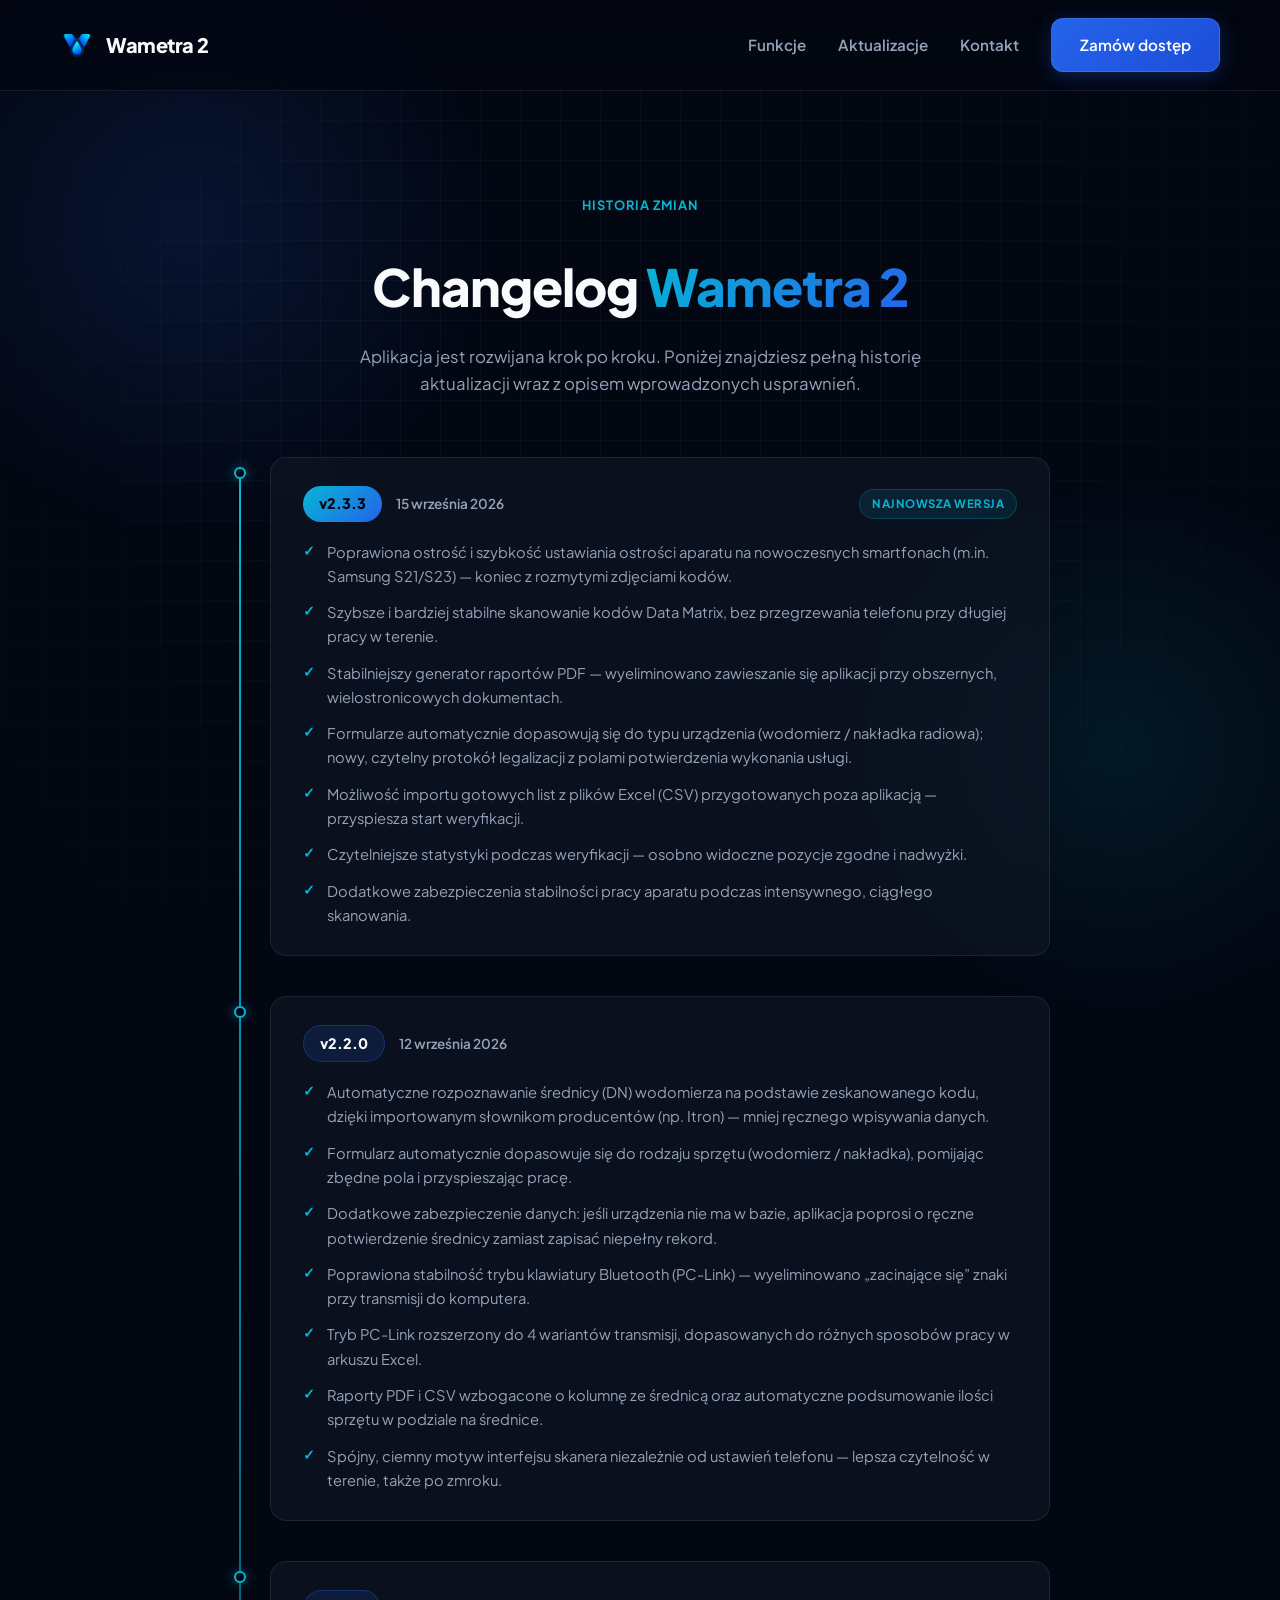
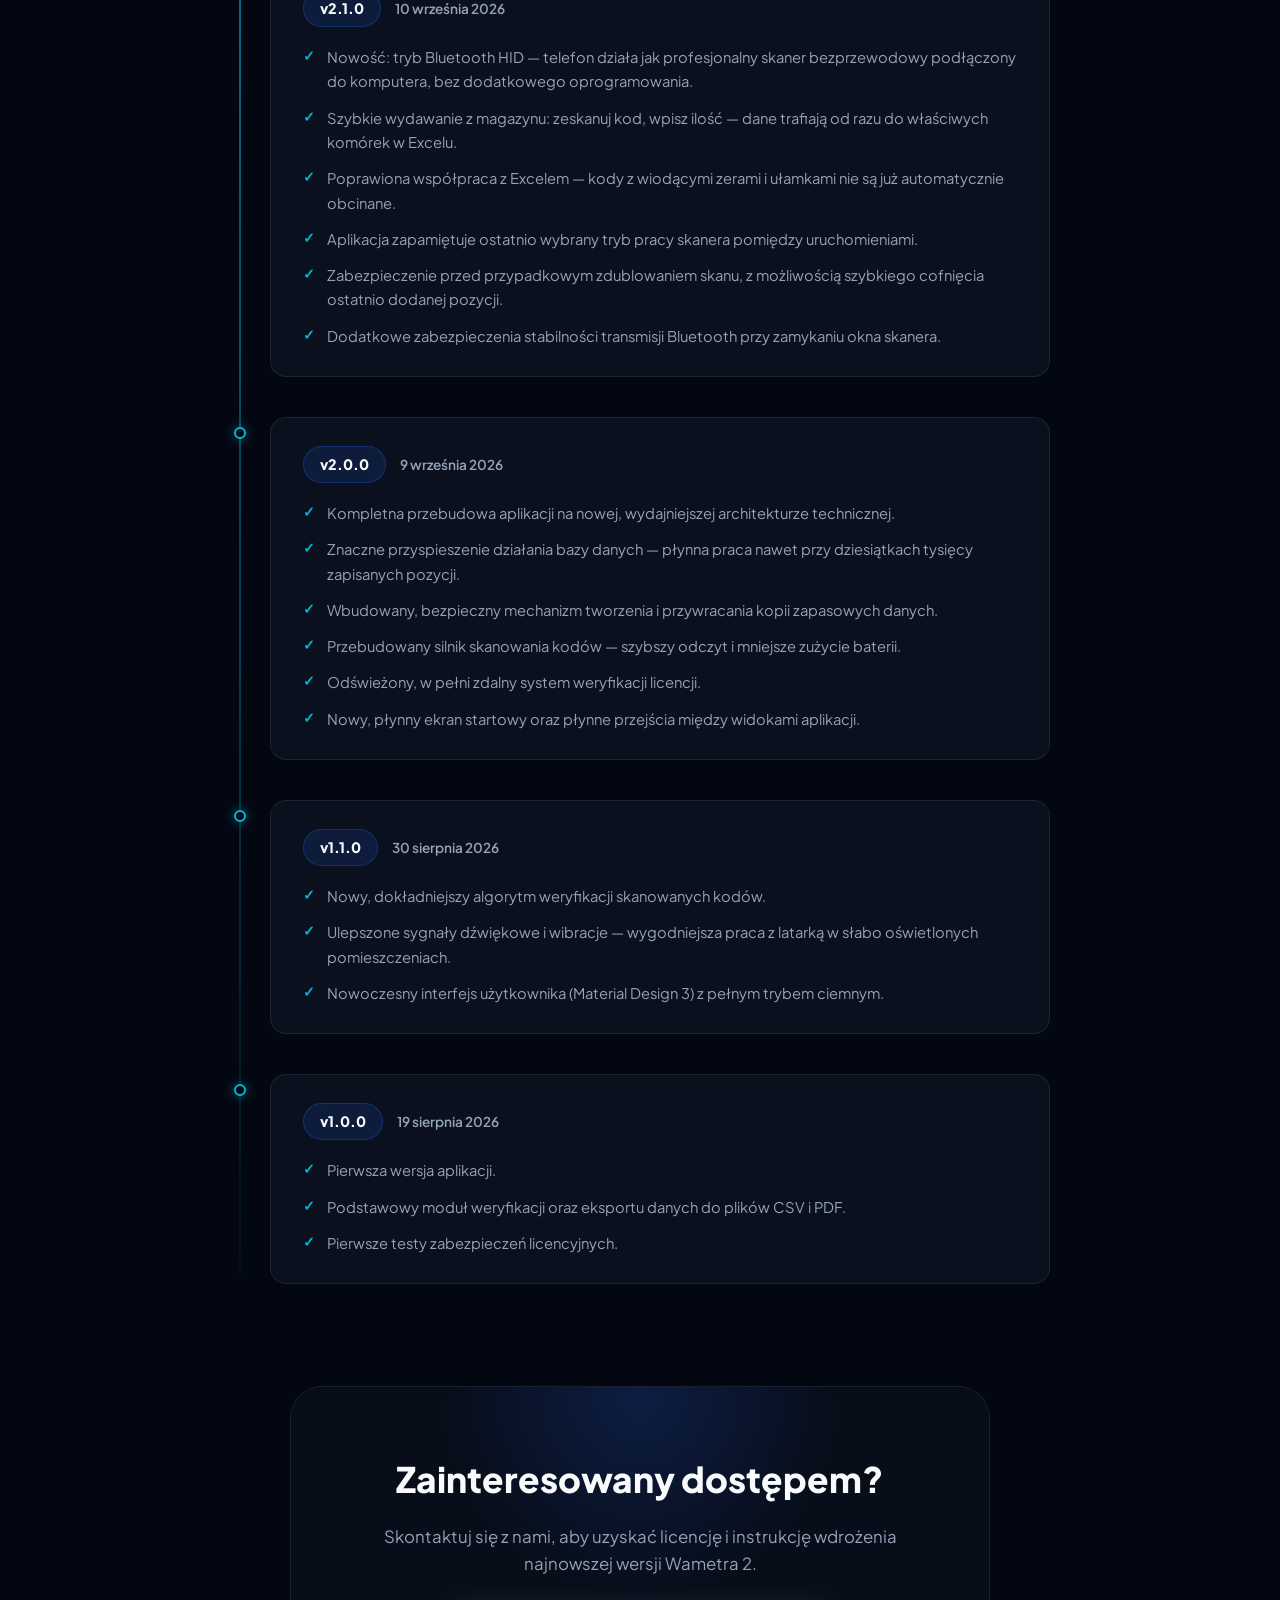
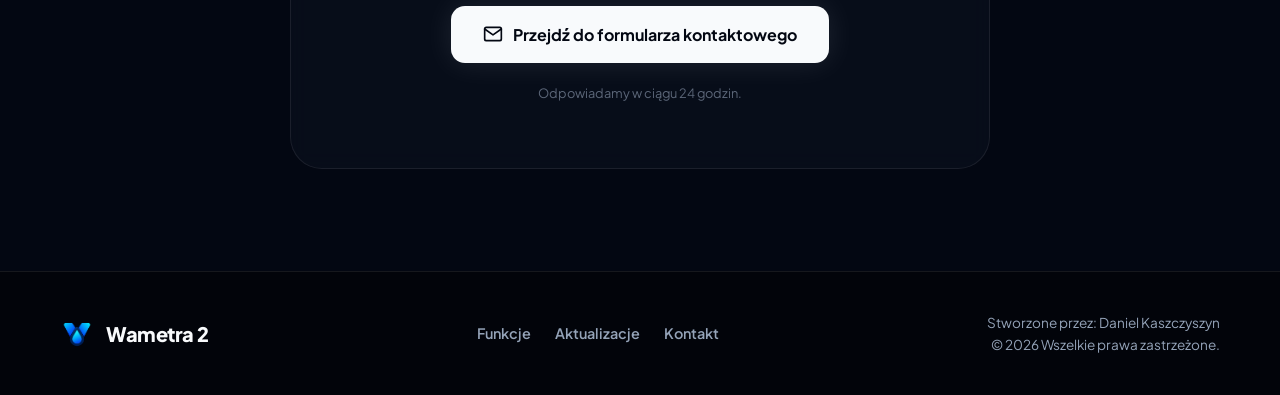
==== changelog.html @ 90e93c70 "aktualizacja" ====
<!DOCTYPE html>
<html lang="pl">
<head>
    <meta charset="UTF-8">
    <meta name="viewport" content="width=device-width, initial-scale=1.0">
    <meta name="description" content="Pełna historia zmian i aktualizacji aplikacji Wametra 2 — zobacz, jak rozwija się nasze narzędzie do inwentaryzacji wodomierzy i urządzeń pomiarowych.">
    <title>Historia zmian | Wametra 2</title>
    <link rel="canonical" href="https://daniel-kas.github.io/wametra2/changelog.html">
    <meta name="theme-color" content="#030712">
    <link rel="icon" href="img/logo.png" type="image/png">
    <link rel="stylesheet" href="style.css">
    <link rel="preconnect" href="https://fonts.googleapis.com">
    <link rel="preconnect" href="https://fonts.gstatic.com" crossorigin>
    <link href="https://fonts.googleapis.com/css2?family=Plus+Jakarta+Sans:wght@300;400;500;600;700;800&display=swap" rel="stylesheet">
</head>
<body>

    <div class="ambient-glow"></div>
    <div class="ambient-glow ambient-glow-secondary"></div>
    <div class="bg-grid"></div>

    <nav class="navbar">
        <div class="container nav-container">
            <a href="index.html" class="logo">
                <img src="img/logo.png" alt="Wametra 2 Logo">
                <span>Wametra 2</span>
            </a>

            <button class="hamburger" id="hamburger" aria-label="Otwórz menu" aria-expanded="false" aria-controls="navMenu">
                <span></span><span></span><span></span>
            </button>

            <div class="nav-menu" id="navMenu">
                <a href="index.html#funkcje">Funkcje</a>
                <a href="changelog.html">Aktualizacje</a>
                <a href="index.html#kontakt">Kontakt</a>
                <a href="index.html#kontakt" class="btn-primary">Zamów dostęp</a>
            </div>
        </div>
    </nav>

    <div class="nav-overlay" id="navOverlay"></div>

    <header class="changelog-hero">
        <div class="container">
            <span class="eyebrow">Historia zmian</span>
            <h1>Changelog <span class="gradient-text">Wametra 2</span></h1>
            <p>Aplikacja jest rozwijana krok po kroku. Poniżej znajdziesz pełną historię aktualizacji wraz z opisem wprowadzonych usprawnień.</p>
        </div>
    </header>

    <section class="changelog-timeline-section">
        <div class="container">
            <div class="timeline">

                <!-- v2.3.3 -->
                <div class="timeline-entry reveal">
                    <div class="timeline-marker"><span class="timeline-dot"></span></div>
                    <div class="timeline-content">
                        <div class="timeline-header">
                            <span class="version-badge version-badge-latest">v2.3.3</span>
                            <span class="timeline-date">15 września 2026</span>
                            <span class="latest-pill">Najnowsza wersja</span>
                        </div>
                        <ul class="timeline-list">
                            <li>Poprawiona ostrość i szybkość ustawiania ostrości aparatu na nowoczesnych smartfonach (m.in. Samsung S21/S23) — koniec z rozmytymi zdjęciami kodów.</li>
                            <li>Szybsze i bardziej stabilne skanowanie kodów Data Matrix, bez przegrzewania telefonu przy długiej pracy w terenie.</li>
                            <li>Stabilniejszy generator raportów PDF — wyeliminowano zawieszanie się aplikacji przy obszernych, wielostronicowych dokumentach.</li>
                            <li>Formularze automatycznie dopasowują się do typu urządzenia (wodomierz / nakładka radiowa); nowy, czytelny protokół legalizacji z polami potwierdzenia wykonania usługi.</li>
                            <li>Możliwość importu gotowych list z plików Excel (CSV) przygotowanych poza aplikacją — przyspiesza start weryfikacji.</li>
                            <li>Czytelniejsze statystyki podczas weryfikacji — osobno widoczne pozycje zgodne i nadwyżki.</li>
                            <li>Dodatkowe zabezpieczenia stabilności pracy aparatu podczas intensywnego, ciągłego skanowania.</li>
                        </ul>
                    </div>
                </div>

                <!-- v2.2.0 -->
                <div class="timeline-entry reveal">
                    <div class="timeline-marker"><span class="timeline-dot"></span></div>
                    <div class="timeline-content">
                        <div class="timeline-header">
                            <span class="version-badge">v2.2.0</span>
                            <span class="timeline-date">12 września 2026</span>
                        </div>
                        <ul class="timeline-list">
                            <li>Automatyczne rozpoznawanie średnicy (DN) wodomierza na podstawie zeskanowanego kodu, dzięki importowanym słownikom producentów (np. Itron) — mniej ręcznego wpisywania danych.</li>
                            <li>Formularz automatycznie dopasowuje się do rodzaju sprzętu (wodomierz / nakładka), pomijając zbędne pola i przyspieszając pracę.</li>
                            <li>Dodatkowe zabezpieczenie danych: jeśli urządzenia nie ma w bazie, aplikacja poprosi o ręczne potwierdzenie średnicy zamiast zapisać niepełny rekord.</li>
                            <li>Poprawiona stabilność trybu klawiatury Bluetooth (PC-Link) — wyeliminowano „zacinające się” znaki przy transmisji do komputera.</li>
                            <li>Tryb PC-Link rozszerzony do 4 wariantów transmisji, dopasowanych do różnych sposobów pracy w arkuszu Excel.</li>
                            <li>Raporty PDF i CSV wzbogacone o kolumnę ze średnicą oraz automatyczne podsumowanie ilości sprzętu w podziale na średnice.</li>
                            <li>Spójny, ciemny motyw interfejsu skanera niezależnie od ustawień telefonu — lepsza czytelność w terenie, także po zmroku.</li>
                        </ul>
                    </div>
                </div>

                <!-- v2.1.0 -->
                <div class="timeline-entry reveal">
                    <div class="timeline-marker"><span class="timeline-dot"></span></div>
                    <div class="timeline-content">
                        <div class="timeline-header">
                            <span class="version-badge">v2.1.0</span>
                            <span class="timeline-date">10 września 2026</span>
                        </div>
                        <ul class="timeline-list">
                            <li>Nowość: tryb Bluetooth HID — telefon działa jak profesjonalny skaner bezprzewodowy podłączony do komputera, bez dodatkowego oprogramowania.</li>
                            <li>Szybkie wydawanie z magazynu: zeskanuj kod, wpisz ilość — dane trafiają od razu do właściwych komórek w Excelu.</li>
                            <li>Poprawiona współpraca z Excelem — kody z wiodącymi zerami i ułamkami nie są już automatycznie obcinane.</li>
                            <li>Aplikacja zapamiętuje ostatnio wybrany tryb pracy skanera pomiędzy uruchomieniami.</li>
                            <li>Zabezpieczenie przed przypadkowym zdublowaniem skanu, z możliwością szybkiego cofnięcia ostatnio dodanej pozycji.</li>
                            <li>Dodatkowe zabezpieczenia stabilności transmisji Bluetooth przy zamykaniu okna skanera.</li>
                        </ul>
                    </div>
                </div>

                <!-- v2.0.0 -->
                <div class="timeline-entry reveal">
                    <div class="timeline-marker"><span class="timeline-dot"></span></div>
                    <div class="timeline-content">
                        <div class="timeline-header">
                            <span class="version-badge">v2.0.0</span>
                            <span class="timeline-date">9 września 2026</span>
                        </div>
                        <ul class="timeline-list">
                            <li>Kompletna przebudowa aplikacji na nowej, wydajniejszej architekturze technicznej.</li>
                            <li>Znaczne przyspieszenie działania bazy danych — płynna praca nawet przy dziesiątkach tysięcy zapisanych pozycji.</li>
                            <li>Wbudowany, bezpieczny mechanizm tworzenia i przywracania kopii zapasowych danych.</li>
                            <li>Przebudowany silnik skanowania kodów — szybszy odczyt i mniejsze zużycie baterii.</li>
                            <li>Odświeżony, w pełni zdalny system weryfikacji licencji.</li>
                            <li>Nowy, płynny ekran startowy oraz płynne przejścia między widokami aplikacji.</li>
                        </ul>
                    </div>
                </div>

                <!-- v1.1.0 -->
                <div class="timeline-entry reveal">
                    <div class="timeline-marker"><span class="timeline-dot"></span></div>
                    <div class="timeline-content">
                        <div class="timeline-header">
                            <span class="version-badge">v1.1.0</span>
                            <span class="timeline-date">30 sierpnia 2026</span>
                        </div>
                        <ul class="timeline-list">
                            <li>Nowy, dokładniejszy algorytm weryfikacji skanowanych kodów.</li>
                            <li>Ulepszone sygnały dźwiękowe i wibracje — wygodniejsza praca z latarką w słabo oświetlonych pomieszczeniach.</li>
                            <li>Nowoczesny interfejs użytkownika (Material Design 3) z pełnym trybem ciemnym.</li>
                        </ul>
                    </div>
                </div>

                <!-- v1.0.0 -->
                <div class="timeline-entry reveal">
                    <div class="timeline-marker"><span class="timeline-dot"></span></div>
                    <div class="timeline-content">
                        <div class="timeline-header">
                            <span class="version-badge">v1.0.0</span>
                            <span class="timeline-date">19 sierpnia 2026</span>
                        </div>
                        <ul class="timeline-list">
                            <li>Pierwsza wersja aplikacji.</li>
                            <li>Podstawowy moduł weryfikacji oraz eksportu danych do plików CSV i PDF.</li>
                            <li>Pierwsze testy zabezpieczeń licencyjnych.</li>
                        </ul>
                    </div>
                </div>

            </div>
        </div>
    </section>

	<section id="kontakt" class="cta-section">
		<div class="container">
			<div class="cta-box reveal">
				<div class="glow-orb"></div>
				<h2>Zainteresowany dostępem?</h2>
				<p>Skontaktuj się z nami, aby uzyskać licencję i instrukcję wdrożenia najnowszej wersji Wametra 2.</p>
				<a href="index.html#kontakt" class="btn-glow">
					<svg width="20" height="20" viewBox="0 0 24 24" fill="none" stroke="currentColor" stroke-width="2" stroke-linecap="round" stroke-linejoin="round"><path d="M4 4h16c1.1 0 2 .9 2 2v12c0 1.1-.9 2-2 2H4c-1.1 0-2-.9-2-2V6c0-1.1.9-2 2-2z"></path><polyline points="22,6 12,13 2,6"></polyline></svg>
					Przejdź do formularza kontaktowego
				</a>
				<span class="small-text">Odpowiadamy w ciągu 24 godzin.</span>
			</div>
		</div>
	</section>

    <footer>
        <div class="container footer-content">
            <a href="index.html" class="logo">
                <img src="img/logo.png" alt="Wametra 2 Logo">
                <span>Wametra 2</span>
            </a>
            <div class="footer-links">
                <a href="index.html#funkcje">Funkcje</a>
                <a href="changelog.html">Aktualizacje</a>
                <a href="index.html#kontakt">Kontakt</a>
            </div>
            <p class="copyright">Stworzone przez: Daniel Kaszczyszyn<br>© 2026 Wszelkie prawa zastrzeżone.</p>
        </div>
    </footer>

    <script src="script.js"></script>
</body>
</html>
---- style.css ----
/* =========================================
   Zmienne i Reset
   ========================================= */
:root {
    --bg-dark: #030712;
    --bg-panel: rgba(17, 24, 39, 0.6);
    --primary-blue: #2563eb;
    --neon-blue: #06b6d4;
    --text-white: #f8fafc;
    --text-gray: #94a3b8;
    --border-glass: rgba(255, 255, 255, 0.08);
    --shadow-glow: 0 0 60px rgba(6, 182, 212, 0.15);

    --container-width: 1280px;
    --container-padding: clamp(20px, 5vw, 60px);
    --section-padding: clamp(60px, 8vw, 120px);
    --radius-lg: 24px;
    --radius-md: 16px;
    --radius-sm: 12px;
}

* {
    margin: 0;
    padding: 0;
    box-sizing: border-box;
    font-family: 'Plus Jakarta Sans', sans-serif;
}

html {
    scroll-behavior: smooth;
}

body {
    background-color: var(--bg-dark);
    color: var(--text-white);
    line-height: 1.6;
    overflow-x: hidden;
    -webkit-font-smoothing: antialiased;
}

body.no-scroll {
    overflow: hidden;
}

img {
    max-width: 100%;
    display: block;
}

section, header {
    scroll-margin-top: 90px;
}

a {
    text-decoration: none;
    color: inherit;
}

a:focus-visible,
button:focus-visible {
    outline: 2px solid var(--neon-blue);
    outline-offset: 3px;
    border-radius: 4px;
}

/* =========================================
   Kontener globalny
   ========================================= */
.container {
    width: 100%;
    max-width: var(--container-width);
    margin: 0 auto;
    padding: 0 var(--container-padding);
}

/* =========================================
   Tło (Ambient Glow + Siatka)
   ========================================= */
.ambient-glow {
    position: fixed;
    top: -10%;
    left: -10%;
    width: 50vw;
    height: 50vw;
    background: radial-gradient(circle, rgba(37, 99, 235, 0.15) 0%, transparent 70%);
    z-index: -2;
    pointer-events: none;
}

.ambient-glow-secondary {
    top: auto;
    left: auto;
    bottom: -15%;
    right: -10%;
    width: 45vw;
    height: 45vw;
    background: radial-gradient(circle, rgba(6, 182, 212, 0.1) 0%, transparent 70%);
}

.bg-grid {
    position: fixed;
    inset: 0;
    background-image:
        linear-gradient(rgba(255, 255, 255, 0.03) 1px, transparent 1px),
        linear-gradient(90deg, rgba(255, 255, 255, 0.03) 1px, transparent 1px);
    background-size: 40px 40px;
    z-index: -1;
    pointer-events: none;
    mask-image: radial-gradient(circle at center, black 40%, transparent 100%);
    -webkit-mask-image: radial-gradient(circle at center, black 40%, transparent 100%);
}

/* =========================================
   Nawigacja
   ========================================= */
.navbar {
    background: rgba(3, 7, 18, 0.7);
    position: sticky;
    top: 0;
    z-index: 200;
    backdrop-filter: blur(16px);
    -webkit-backdrop-filter: blur(16px);
    border-bottom: 1px solid var(--border-glass);
    transition: background 0.3s ease, box-shadow 0.3s ease;
}

.navbar.scrolled {
    background: rgba(3, 7, 18, 0.92);
    box-shadow: 0 10px 30px rgba(0, 0, 0, 0.3);
}

.nav-container {
    display: flex;
    justify-content: space-between;
    align-items: center;
    padding-top: 18px;
    padding-bottom: 18px;
}

.logo {
    display: flex;
    align-items: center;
    gap: 12px;
    font-size: 1.25rem;
    font-weight: 800;
    letter-spacing: -0.5px;
    flex-shrink: 0;
    text-decoration: none;
    color: var(--text-white);
    cursor: pointer;
}

.logo img {
    height: 34px;
    width: 34px;
    object-fit: contain;
}

.nav-menu {
    display: flex;
    align-items: center;
    gap: 32px;
}

.nav-menu a:not(.btn-primary) {
    color: var(--text-gray);
    text-decoration: none;
    font-size: 0.95rem;
    font-weight: 600;
    transition: color 0.25s ease;
}

.nav-menu a:not(.btn-primary):hover {
    color: var(--text-white);
}

/* --- Hamburger --- */
.hamburger {
    display: none;
    flex-direction: column;
    justify-content: center;
    gap: 5px;
    width: 40px;
    height: 40px;
    background: none;
    border: none;
    cursor: pointer;
    padding: 8px;
    z-index: 210;
}

.hamburger span {
    display: block;
    width: 100%;
    height: 2px;
    background: var(--text-white);
    border-radius: 2px;
    transition: transform 0.3s ease, opacity 0.3s ease;
}

.hamburger.active span:nth-child(1) { transform: translateY(7px) rotate(45deg); }
.hamburger.active span:nth-child(2) { opacity: 0; }
.hamburger.active span:nth-child(3) { transform: translateY(-7px) rotate(-45deg); }

.nav-overlay {
    position: fixed;
    inset: 0;
    background: rgba(3, 7, 18, 0.6);
    backdrop-filter: blur(4px);
    z-index: 150;
    opacity: 0;
    visibility: hidden;
    transition: opacity 0.3s ease, visibility 0.3s ease;
}

.nav-overlay.active {
    opacity: 1;
    visibility: visible;
}

/* =========================================
   Przyciski
   ========================================= */
.btn-primary {
    background: linear-gradient(135deg, var(--primary-blue), #1d4ed8);
    color: white;
    padding: 14px 28px;
    border-radius: var(--radius-sm);
    text-decoration: none;
    font-weight: 600;
    font-size: 0.95rem;
    white-space: nowrap;
    transition: all 0.3s cubic-bezier(0.4, 0, 0.2, 1);
    border: 1px solid rgba(255,255,255,0.1);
    box-shadow: 0 4px 20px rgba(37, 99, 235, 0.3);
    display: inline-block;
}

.btn-primary:hover {
    transform: translateY(-2px);
    box-shadow: 0 8px 30px rgba(37, 99, 235, 0.5);
}

.btn-secondary {
    background: rgba(255, 255, 255, 0.03);
    color: var(--text-white);
    padding: 14px 28px;
    border-radius: var(--radius-sm);
    text-decoration: none;
    font-weight: 600;
    font-size: 0.95rem;
    border: 1px solid var(--border-glass);
    transition: all 0.3s ease;
    display: inline-block;
}

.btn-secondary:hover {
    background: rgba(255, 255, 255, 0.08);
    border-color: rgba(255, 255, 255, 0.2);
}

/* =========================================
   Sekcja Hero
   ========================================= */
.hero {
    padding-top: clamp(50px, 8vw, 90px);
    padding-bottom: clamp(60px, 8vw, 100px);
}

.hero-inner {
    display: flex;
    align-items: center;
    justify-content: space-between;
    gap: clamp(40px, 6vw, 80px);
}

.hero-content {
    flex: 1;
    max-width: 600px;
}

.badge {
    display: inline-flex;
    align-items: center;
    gap: 8px;
    padding: 8px 16px;
    background: rgba(6, 182, 212, 0.1);
    color: var(--neon-blue);
    border-radius: 100px;
    font-size: 0.8rem;
    font-weight: 700;
    letter-spacing: 0.5px;
    text-transform: uppercase;
    margin-bottom: 24px;
    border: 1px solid rgba(6, 182, 212, 0.2);
}

.pulse-dot {
    width: 8px;
    height: 8px;
    background: var(--neon-blue);
    border-radius: 50%;
    box-shadow: 0 0 10px var(--neon-blue);
    animation: pulse 2s infinite;
}

.hero-content h1 {
    font-size: clamp(2rem, 3.4vw, 3.2rem);
    font-weight: 800;
    line-height: 1.22;
    margin-bottom: 24px;
    letter-spacing: -1px;
}

.gradient-text {
    background: linear-gradient(135deg, var(--neon-blue), var(--primary-blue));
    -webkit-background-clip: text;
    background-clip: text;
    -webkit-text-fill-color: transparent;
}

.hero-content p {
    font-size: 1.15rem;
    color: var(--text-gray);
    margin-bottom: 40px;
    font-weight: 400;
    line-height: 1.7;
    max-width: 520px;
}

.hero-buttons {
    display: flex;
    gap: 16px;
    flex-wrap: wrap;
}

/* Hero Visuals: Stack telefonów */
.hero-visuals {
    flex: 1;
    position: relative;
    display: flex;
    justify-content: center;
    align-items: center;
    min-height: clamp(380px, 45vw, 520px);
    width: 100%;
    max-width: 480px;
}

.glow-behind {
    position: absolute;
    width: 60%;
    height: 60%;
    background: radial-gradient(circle, rgba(6, 182, 212, 0.25) 0%, transparent 70%);
    filter: blur(20px);
    z-index: 0;
}

.phone-stack {
    position: absolute;
    width: clamp(220px, 24vw, 280px);
    background: #0f172a;
    border-radius: 36px;
    border: 6px solid #1e293b;
    box-shadow: 0 25px 50px -12px rgba(0, 0, 0, 0.8);
    overflow: hidden;
    aspect-ratio: 9 / 19;
}

.phone-stack img {
    width: 100%;
    height: 100%;
    object-fit: cover;
    object-position: top center;
    display: block;
}

.phone-back {
    transform: rotate(-8deg) translateX(-40px) translateY(20px);
    opacity: 0.6;
    filter: brightness(0.7);
    z-index: 1;
}

.phone-front {
    transform: rotate(3deg) translateX(20px);
    z-index: 2;
    border-color: #334155;
    box-shadow: 0 30px 60px -15px rgba(6, 182, 212, 0.2), 0 25px 50px -12px rgba(0, 0, 0, 0.8);
    animation: float 6s ease-in-out infinite;
}

.floating-badge {
    position: absolute;
    bottom: 15%;
    left: 0;
    z-index: 3;
    background: rgba(15, 23, 42, 0.8);
    backdrop-filter: blur(12px);
    padding: 12px 20px;
    border-radius: 16px;
    border: 1px solid var(--border-glass);
    display: flex;
    align-items: center;
    gap: 10px;
    font-weight: 600;
    font-size: 0.9rem;
    box-shadow: 0 10px 30px rgba(0,0,0,0.5);
    animation: float 5s ease-in-out infinite reverse;
    white-space: nowrap;
}

/* =========================================
   Pasek highlights
   ========================================= */
.highlights-bar {
    border-top: 1px solid var(--border-glass);
    border-bottom: 1px solid var(--border-glass);
    background: rgba(17, 24, 39, 0.3);
    padding: 28px 0;
}

.highlights-inner {
    display: flex;
    flex-wrap: wrap;
    justify-content: center;
    align-items: center;
    gap: 20px 48px;
}

.highlight-item {
    display: flex;
    align-items: center;
    gap: 10px;
    color: var(--text-gray);
    font-size: 0.9rem;
    font-weight: 600;
}

.highlight-item svg {
    width: 18px;
    height: 18px;
    color: var(--neon-blue);
    flex-shrink: 0;
}

/* =========================================
   Bento Grid (Sekcja Funkcji)
   ========================================= */
.bento-section {
    padding: var(--section-padding) 0;
}

.section-header {
    text-align: center;
    max-width: 640px;
    margin: 0 auto 60px;
}

.eyebrow {
    display: inline-block;
    color: var(--neon-blue);
    font-size: 0.8rem;
    font-weight: 700;
    letter-spacing: 1px;
    text-transform: uppercase;
    margin-bottom: 14px;
}

.section-header h2 {
    font-size: clamp(2rem, 4vw, 2.8rem);
    font-weight: 800;
    margin-bottom: 16px;
    letter-spacing: -1px;
}

.section-header p {
    color: var(--text-gray);
    font-size: 1.1rem;
}

.bento-grid {
    display: grid;
    grid-template-columns: repeat(4, 1fr);
    gap: 24px;
}

.bento-card {
    background: var(--bg-panel);
    border: 1px solid var(--border-glass);
    border-radius: var(--radius-lg);
    overflow: hidden;
    position: relative;
    backdrop-filter: blur(12px);
    -webkit-backdrop-filter: blur(12px);
    transition: all 0.4s cubic-bezier(0.4, 0, 0.2, 1);
    display: flex;
    flex-direction: column;
}

.bento-card:hover {
    border-color: rgba(255, 255, 255, 0.15);
    transform: translateY(-4px);
    box-shadow: 0 20px 40px rgba(0, 0, 0, 0.4);
}

.standard-card {
    grid-column: span 1;
}

.wide-card {
    grid-column: span 2;
}

.card-content {
    padding: 32px 32px 8px;
    z-index: 2;
}

.icon-box {
    display: inline-flex;
    align-items: center;
    justify-content: center;
    width: 48px;
    height: 48px;
    margin-bottom: 20px;
    border-radius: var(--radius-sm);
    background: linear-gradient(135deg, rgba(6, 182, 212, 0.12), rgba(37, 99, 235, 0.12));
    border: 1px solid var(--border-glass);
    color: var(--neon-blue);
}

.icon-box svg {
    width: 22px;
    height: 22px;
}

.card-content h3 {
    font-size: 1.25rem;
    margin-bottom: 10px;
    font-weight: 700;
    letter-spacing: -0.3px;
}

.card-content p {
    color: var(--text-gray);
    font-size: 0.92rem;
    line-height: 1.65;
    max-width: 380px;
}

.card-visual {
    flex: 1;
    display: flex;
    justify-content: center;
    align-items: flex-end;
    padding: 20px 24px 0;
    position: relative;
    min-height: 280px;
}

/* === RAMKA TELEFONU === */
.phone-frame {
    width: 100%;
    max-width: clamp(195px, 18vw, 240px);
    background: #1e293b;
    border-radius: 28px 28px 0 0;
    border: 5px solid #334155;
    border-bottom: none;
    box-shadow: 0 -10px 30px rgba(0,0,0,0.3);
    position: relative;
    overflow: hidden;
    aspect-ratio: 9 / 16;
    cursor: zoom-in;
    transition: transform 0.35s ease;
}

.phone-frame:hover {
    transform: translateY(-4px);
}

.phone-frame::after {
    content: '';
    position: absolute;
    bottom: 0;
    left: 0;
    right: 0;
    height: 40px;
    background: linear-gradient(to top, #1e293b 10%, transparent 100%);
    pointer-events: none;
    z-index: 3;
}

/* Overlay z lupą przy hover - podpowiedź "kliknij, aby powiększyć" */
.phone-frame::before {
    content: '';
    position: absolute;
    inset: 0;
    background:
        rgba(3, 7, 18, 0.35)
        url("data:image/svg+xml,%3Csvg xmlns='http://www.w3.org/2000/svg' viewBox='0 0 24 24' fill='none' stroke='white' stroke-width='2' stroke-linecap='round' stroke-linejoin='round'%3E%3Ccircle cx='11' cy='11' r='8'%3E%3C/circle%3E%3Cline x1='21' y1='21' x2='16.65' y2='16.65'%3E%3C/line%3E%3C/svg%3E")
        no-repeat center / 30px;
    opacity: 0;
    transition: opacity 0.3s ease;
    z-index: 4;
    pointer-events: none;
}

.phone-frame:hover::before {
    opacity: 1;
}

.phone-frame img {
    width: 100%;
    height: 100%;
    object-fit: cover;
    object-position: top center;
    display: block;
    transition: transform 0.5s ease;
}

.phone-frame:hover img {
    transform: scale(1.04);
}

/* Układ dla szerokiej karty (dwa telefony) */
.wide-visual {
    align-items: flex-end;
    justify-content: center;
    gap: 24px;
}

.wide-visual .phone-frame {
    max-width: clamp(170px, 15vw, 210px);
    z-index: 2;
}

.wide-visual .offset-frame {
    margin-bottom: 30px;
    max-width: clamp(150px, 13vw, 190px);
    opacity: 0.82;
    z-index: 1;
}

/* =========================================
   Sekcja Changelog (teaser na stronie głównej)
   ========================================= */
.changelog-teaser {
    padding: 0 0 var(--section-padding);
}

.changelog-box {
    display: flex;
    gap: 48px;
    align-items: center;
    justify-content: space-between;
    flex-wrap: wrap;
    background: var(--bg-panel);
    border: 1px solid var(--border-glass);
    border-radius: var(--radius-lg);
    padding: 48px;
    backdrop-filter: blur(12px);
    -webkit-backdrop-filter: blur(12px);
}

.changelog-info {
    flex: 1;
    min-width: 280px;
}

.changelog-info h2 {
    font-size: clamp(1.6rem, 3vw, 2.2rem);
    font-weight: 800;
    margin-bottom: 14px;
    letter-spacing: -0.5px;
}

.changelog-info p {
    color: var(--text-gray);
    font-size: 1rem;
    margin-bottom: 24px;
    max-width: 440px;
}

.changelog-latest {
    flex: 1;
    min-width: 280px;
    max-width: 400px;
    background: rgba(3, 7, 18, 0.4);
    border: 1px solid var(--border-glass);
    border-radius: var(--radius-md);
    padding: 28px;
}

.version-tag {
    display: flex;
    align-items: center;
    justify-content: space-between;
    margin-bottom: 18px;
    padding-bottom: 18px;
    border-bottom: 1px solid var(--border-glass);
}

.version-number {
    font-weight: 800;
    font-size: 1.15rem;
    color: var(--neon-blue);
    letter-spacing: -0.3px;
}

.version-date {
    color: var(--text-gray);
    font-size: 0.82rem;
    font-weight: 600;
}

.changelog-list {
    list-style: none;
    display: flex;
    flex-direction: column;
    gap: 12px;
}

.changelog-list li {
    color: var(--text-gray);
    font-size: 0.9rem;
    line-height: 1.5;
    padding-left: 22px;
    position: relative;
}

.changelog-list li::before {
    content: '';
    position: absolute;
    left: 0;
    top: 7px;
    width: 8px;
    height: 8px;
    border-radius: 50%;
    background: var(--neon-blue);
    box-shadow: 0 0 8px rgba(6, 182, 212, 0.6);
}

/* =========================================
   Pełna strona Changelog (changelog.html)
   ========================================= */
.changelog-hero {
    padding: clamp(60px, 8vw, 100px) 0 20px;
    text-align: center;
}

.changelog-hero h1 {
    font-size: clamp(2.2rem, 4vw, 3.2rem);
    font-weight: 800;
    margin: 16px 0;
    letter-spacing: -1px;
}

.changelog-hero p {
    color: var(--text-gray);
    max-width: 600px;
    margin: 0 auto;
    font-size: 1.05rem;
}

.changelog-timeline-section {
    padding: 40px 0 var(--section-padding);
}

.timeline {
    position: relative;
    max-width: 820px;
    margin: 0 auto;
    padding-left: 40px;
}

.timeline::before {
    content: '';
    position: absolute;
    left: 9px;
    top: 10px;
    bottom: 10px;
    width: 2px;
    background: linear-gradient(to bottom, var(--neon-blue), rgba(6, 182, 212, 0.05));
}

.timeline-entry {
    position: relative;
    padding-bottom: 40px;
}

.timeline-entry:last-child {
    padding-bottom: 0;
}

.timeline-marker {
    position: absolute;
    left: -40px;
    top: 6px;
    width: 20px;
    height: 20px;
    display: flex;
    align-items: center;
    justify-content: center;
}

.timeline-dot {
    width: 12px;
    height: 12px;
    border-radius: 50%;
    background: var(--bg-dark);
    border: 2px solid var(--neon-blue);
    box-shadow: 0 0 12px rgba(6, 182, 212, 0.5);
}

.timeline-content {
    background: var(--bg-panel);
    border: 1px solid var(--border-glass);
    border-radius: var(--radius-md);
    padding: 28px 32px;
    backdrop-filter: blur(12px);
    -webkit-backdrop-filter: blur(12px);
    transition: border-color 0.3s ease;
}

.timeline-content:hover {
    border-color: rgba(255, 255, 255, 0.15);
}

.timeline-header {
    display: flex;
    align-items: center;
    gap: 14px;
    margin-bottom: 18px;
    flex-wrap: wrap;
}

.version-badge {
    display: inline-flex;
    padding: 6px 16px;
    border-radius: 100px;
    font-weight: 800;
    font-size: 0.9rem;
    background: rgba(37, 99, 235, 0.15);
    color: var(--text-white);
    border: 1px solid rgba(37, 99, 235, 0.3);
}

.version-badge-latest {
    background: linear-gradient(135deg, var(--neon-blue), var(--primary-blue));
    border: none;
    color: #02040a;
}

.timeline-date {
    color: var(--text-gray);
    font-size: 0.85rem;
    font-weight: 600;
}

.latest-pill {
    margin-left: auto;
    font-size: 0.72rem;
    text-transform: uppercase;
    letter-spacing: 0.5px;
    color: var(--neon-blue);
    font-weight: 700;
    background: rgba(6, 182, 212, 0.1);
    padding: 5px 12px;
    border-radius: 100px;
    border: 1px solid rgba(6, 182, 212, 0.25);
}

.timeline-list {
    list-style: none;
    display: flex;
    flex-direction: column;
    gap: 12px;
}

.timeline-list li {
    color: var(--text-gray);
    font-size: 0.92rem;
    line-height: 1.65;
    padding-left: 24px;
    position: relative;
}

.timeline-list li::before {
    content: '✓';
    position: absolute;
    left: 0;
    top: 0;
    color: var(--neon-blue);
    font-weight: 800;
    font-size: 0.85rem;
}

/* =========================================
   Call to Action
   ========================================= */
.cta-section {
    padding: 0 0 var(--section-padding);
    display: flex;
    justify-content: center;
}

.cta-section .container {
    display: flex;
    justify-content: center;
}

.cta-box {
    text-align: center;
    max-width: 700px;
    width: 100%;
    padding: 64px 48px;
    border-radius: 32px;
    background: rgba(17, 24, 39, 0.4);
    border: 1px solid var(--border-glass);
    position: relative;
    overflow: hidden;
    backdrop-filter: blur(10px);
}

.glow-orb {
    position: absolute;
    top: -50%;
    left: 50%;
    transform: translateX(-50%);
    width: 400px;
    height: 400px;
    background: radial-gradient(circle, rgba(37, 99, 235, 0.2) 0%, transparent 70%);
    pointer-events: none;
}

.cta-box h2 {
    font-size: clamp(1.8rem, 3vw, 2.2rem);
    margin-bottom: 16px;
    font-weight: 800;
    position: relative;
}

.cta-box p {
    color: var(--text-gray);
    margin-bottom: 28px;
    font-size: 1.05rem;
    position: relative;
}

.cta-checklist {
    list-style: none;
    display: flex;
    flex-wrap: wrap;
    justify-content: center;
    gap: 12px 24px;
    margin-bottom: 36px;
    position: relative;
}

.cta-checklist li {
    color: var(--text-gray);
    font-size: 0.9rem;
    font-weight: 600;
    display: flex;
    align-items: center;
    gap: 8px;
}

.cta-checklist li::before {
    content: '✓';
    color: var(--neon-blue);
    font-weight: 800;
}

.btn-glow {
    display: inline-flex;
    align-items: center;
    justify-content: center;
    gap: 10px;
    background: var(--text-white);
    color: var(--bg-dark);
    padding: 16px 32px;
    border-radius: 14px;
    font-size: 1rem;
    font-weight: 700;
    text-decoration: none;
    transition: all 0.3s ease;
    box-shadow: 0 0 30px rgba(255, 255, 255, 0.1);
    position: relative;
}

.btn-glow:hover {
    transform: scale(1.03) translateY(-2px);
    box-shadow: 0 0 50px rgba(255, 255, 255, 0.25);
}

.small-text {
    display: block;
    margin-top: 20px;
    font-size: 0.8rem;
    color: var(--text-gray);
    opacity: 0.6;
    position: relative;
}

/* =========================================
   Stopka
   ========================================= */
footer {
    border-top: 1px solid var(--border-glass);
    padding: 40px 0;
    background: #02040a;
}

.footer-content {
    display: flex;
    justify-content: space-between;
    align-items: center;
    gap: 20px;
}

.footer-links {
    display: flex;
    gap: 24px;
}

.footer-links a {
    color: var(--text-gray);
    text-decoration: none;
    font-size: 0.9rem;
    font-weight: 600;
    transition: color 0.25s ease;
}

.footer-links a:hover {
    color: var(--text-white);
}

.footer-content .copyright {
    color: var(--text-gray);
    font-size: 0.85rem;
    text-align: right;
    line-height: 1.6;
}

/* =========================================
   Lightbox (powiększanie zrzutów ekranu)
   ========================================= */
.lightbox {
    position: fixed;
    inset: 0;
    background: rgba(3, 7, 18, 0.92);
    backdrop-filter: blur(8px);
    display: flex;
    align-items: center;
    justify-content: center;
    z-index: 1000;
    opacity: 0;
    visibility: hidden;
    transition: opacity 0.3s ease, visibility 0.3s ease;
    padding: 40px;
}

.lightbox.active {
    opacity: 1;
    visibility: visible;
}

.lightbox img {
    max-height: 90vh;
    max-width: 90vw;
    width: auto;
    height: auto;
    border-radius: 28px;
    border: 6px solid #1e293b;
    box-shadow: 0 30px 80px rgba(0, 0, 0, 0.6);
}

.lightbox-close {
    position: absolute;
    top: 24px;
    right: 24px;
    width: 44px;
    height: 44px;
    border-radius: 50%;
    background: rgba(255, 255, 255, 0.08);
    border: 1px solid var(--border-glass);
    color: var(--text-white);
    display: flex;
    align-items: center;
    justify-content: center;
    font-size: 1.6rem;
    line-height: 1;
    cursor: pointer;
    transition: all 0.25s ease;
}

.lightbox-close:hover {
    background: rgba(255, 255, 255, 0.15);
    transform: rotate(90deg);
}

/* =========================================
   Mikroanimacje - Scroll Reveal
   ========================================= */
.reveal {
    opacity: 0;
    transform: translateY(28px);
    transition: opacity 0.7s cubic-bezier(0.4, 0, 0.2, 1), transform 0.7s cubic-bezier(0.4, 0, 0.2, 1);
}

.reveal.is-visible {
    opacity: 1;
    transform: translateY(0);
}

@media (prefers-reduced-motion: reduce) {
    .reveal {
        opacity: 1;
        transform: none;
        transition: none;
    }
    .phone-front, .floating-badge {
        animation: none;
    }
}

/* =========================================
   Animacje
   ========================================= */
@keyframes float {
    0%, 100% { transform: translateY(0px) rotate(3deg); }
    50% { transform: translateY(-15px) rotate(3deg); }
}

@keyframes pulse {
    0% { box-shadow: 0 0 0 0 rgba(6, 182, 212, 0.7); }
    70% { box-shadow: 0 0 0 10px rgba(6, 182, 212, 0); }
    100% { box-shadow: 0 0 0 0 rgba(6, 182, 212, 0); }
}

/* =========================================
   Responsywność
   ========================================= */
@media (max-width: 1200px) {
    .bento-grid {
        grid-template-columns: repeat(2, 1fr);
    }
    .wide-card {
        grid-column: span 2;
    }
    .standard-card {
        grid-column: span 1;
    }
}

@media (max-width: 900px) {
    .hero-inner {
        flex-direction: column;
        text-align: center;
    }
    .hero-content {
        max-width: 100%;
    }
    .hero-content p {
        margin-left: auto;
        margin-right: auto;
    }
    .hero-buttons {
        justify-content: center;
    }

    .hamburger {
        display: flex;
    }

    .nav-menu {
        position: fixed;
        top: 0;
        right: -100%;
        width: min(320px, 80vw);
        height: 100vh;
        background: rgba(3, 7, 18, 0.98);
        backdrop-filter: blur(20px);
        flex-direction: column;
        align-items: flex-start;
        justify-content: flex-start;
        padding: 100px 32px 40px;
        gap: 28px;
        transition: right 0.4s cubic-bezier(0.4, 0, 0.2, 1);
        border-left: 1px solid var(--border-glass);
        z-index: 200;
    }

    .nav-menu.active {
        right: 0;
    }

    .nav-menu a:not(.btn-primary) {
        font-size: 1.1rem;
    }

    .nav-menu .btn-primary {
        width: 100%;
        text-align: center;
        margin-top: 12px;
    }

    .changelog-box {
        padding: 36px 28px;
    }
}

@media (max-width: 768px) {
    .nav-container {
        padding-top: 14px;
        padding-bottom: 14px;
    }

    .logo {
        font-size: 1.1rem;
    }

    .logo img {
        height: 28px;
        width: 28px;
    }

    .hero {
        padding-top: 40px;
    }

    .hero-content h1 {
        font-size: 1.9rem;
    }

    .hero-buttons {
        flex-direction: column;
        align-items: stretch;
        width: 100%;
    }

    .btn-primary, .btn-secondary {
        text-align: center;
        width: 100%;
    }

    .hero-visuals {
        min-height: 340px;
    }

    .phone-back {
        display: none;
    }

    .phone-front {
        position: relative;
        transform: none;
        width: 240px;
        animation: none;
    }

    .floating-badge {
        display: none;
    }

    .highlights-inner {
        gap: 16px 28px;
    }

    .highlight-item {
        font-size: 0.82rem;
    }

    .bento-grid {
        grid-template-columns: 1fr;
        gap: 20px;
    }

    .standard-card, .wide-card {
        grid-column: span 1;
    }

    .card-content {
        padding: 28px 28px 8px;
    }

    .card-visual {
        min-height: 260px;
    }

    .phone-frame {
        max-width: 240px;
    }

    .wide-visual {
        gap: 14px;
    }

    .wide-visual .offset-frame {
        display: none;
    }

    .wide-visual .phone-frame {
        max-width: 260px;
    }

    .changelog-box {
        padding: 32px 24px;
        gap: 32px;
    }

    .cta-box {
        padding: 40px 24px;
    }

    .cta-checklist {
        flex-direction: column;
        align-items: center;
        gap: 10px;
    }

    .footer-content {
        flex-direction: column;
        gap: 20px;
        text-align: center;
    }

    .footer-content .copyright {
        text-align: center;
    }

    .timeline {
        padding-left: 28px;
    }
    .timeline-marker {
        left: -28px;
    }
    .timeline-content {
        padding: 22px 20px;
    }
    .latest-pill {
        margin-left: 0;
    }
}

@media (max-width: 480px) {
    .hero-content h1 {
        font-size: 1.9rem;
        letter-spacing: -0.5px;
    }

    .phone-frame {
        max-width: 210px;
    }

    .highlights-inner {
        flex-direction: column;
        gap: 14px;
    }


}
/* =========================================
   Formularz kontaktowy
   ========================================= */
.cta-header {
    margin-bottom: 36px;
}

.contact-form {
    position: relative;
    text-align: left;
    display: flex;
    flex-direction: column;
    gap: 20px;
}

.contact-form.is-hidden {
    display: none;
}

.form-row {
    display: grid;
    grid-template-columns: 1fr 1fr;
    gap: 20px;
}

.form-group {
    display: flex;
    flex-direction: column;
    gap: 8px;
}

.form-group label {
    font-size: 0.85rem;
    font-weight: 600;
    color: var(--text-gray);
}

.form-group input,
.form-group textarea {
    background: rgba(255, 255, 255, 0.03);
    border: 1px solid var(--border-glass);
    border-radius: var(--radius-sm);
    padding: 12px 16px;
    color: var(--text-white);
    font-size: 0.95rem;
    font-family: inherit;
    transition: border-color 0.25s ease, background 0.25s ease;
}

.form-group textarea {
    resize: vertical;
    min-height: 120px;
}

.form-group input:focus,
.form-group textarea:focus {
    outline: none;
    border-color: var(--neon-blue);
    background: rgba(255, 255, 255, 0.05);
}

.form-group input::placeholder,
.form-group textarea::placeholder {
    color: rgba(148, 163, 184, 0.5);
}

/* Pole antyspamowe - musi być niewidoczne dla ludzi, ale dostępne dla botów */
.honeypot-field {
    position: absolute;
    left: -9999px;
    width: 1px;
    height: 1px;
    opacity: 0;
    pointer-events: none;
}

/* Przycisk wysyłki ze spinnerem */
.form-submit-btn {
    position: relative;
    width: 100%;
    border: none;
    cursor: pointer;
}

.form-submit-btn:disabled {
    cursor: not-allowed;
    opacity: 0.8;
}

.form-submit-btn .btn-text {
    transition: opacity 0.2s ease;
}

.form-submit-btn.loading .btn-text {
    opacity: 0;
}

.btn-spinner {
    position: absolute;
    top: 50%;
    left: 50%;
    width: 20px;
    height: 20px;
    margin: -10px 0 0 -10px;
    border: 2px solid rgba(3, 7, 18, 0.2);
    border-top-color: var(--bg-dark);
    border-radius: 50%;
    opacity: 0;
    transition: opacity 0.2s ease;
}

.form-submit-btn.loading .btn-spinner {
    opacity: 1;
    animation: spin 0.7s linear infinite;
}

@keyframes spin {
    to { transform: rotate(360deg); }
}

/* Komunikaty sukcesu / błędu */
.form-success,
.form-error {
    display: none;
    text-align: center;
    padding: 10px 0;
    position: relative;
}

.form-success.active,
.form-error.active {
    display: block;
    animation: fadeInUp 0.5s ease;
}

.success-icon {
    width: 64px;
    height: 64px;
    margin: 0 auto 20px;
    border-radius: 50%;
    background: rgba(6, 182, 212, 0.12);
    border: 1px solid rgba(6, 182, 212, 0.3);
    display: flex;
    align-items: center;
    justify-content: center;
    color: var(--neon-blue);
}

.form-success h3 {
    font-size: 1.4rem;
    font-weight: 800;
    margin-bottom: 10px;
}

.form-success p {
    color: var(--text-gray);
    max-width: 420px;
    margin: 0 auto;
}

.form-error p {
    color: #fca5a5;
    font-size: 0.9rem;
}

.form-error a {
    color: var(--neon-blue);
    text-decoration: underline;
}

@keyframes fadeInUp {
    from { opacity: 0; transform: translateY(12px); }
    to { opacity: 1; transform: none; }
}

@media (max-width: 600px) {
    .form-row {
        grid-template-columns: 1fr;
    }
}
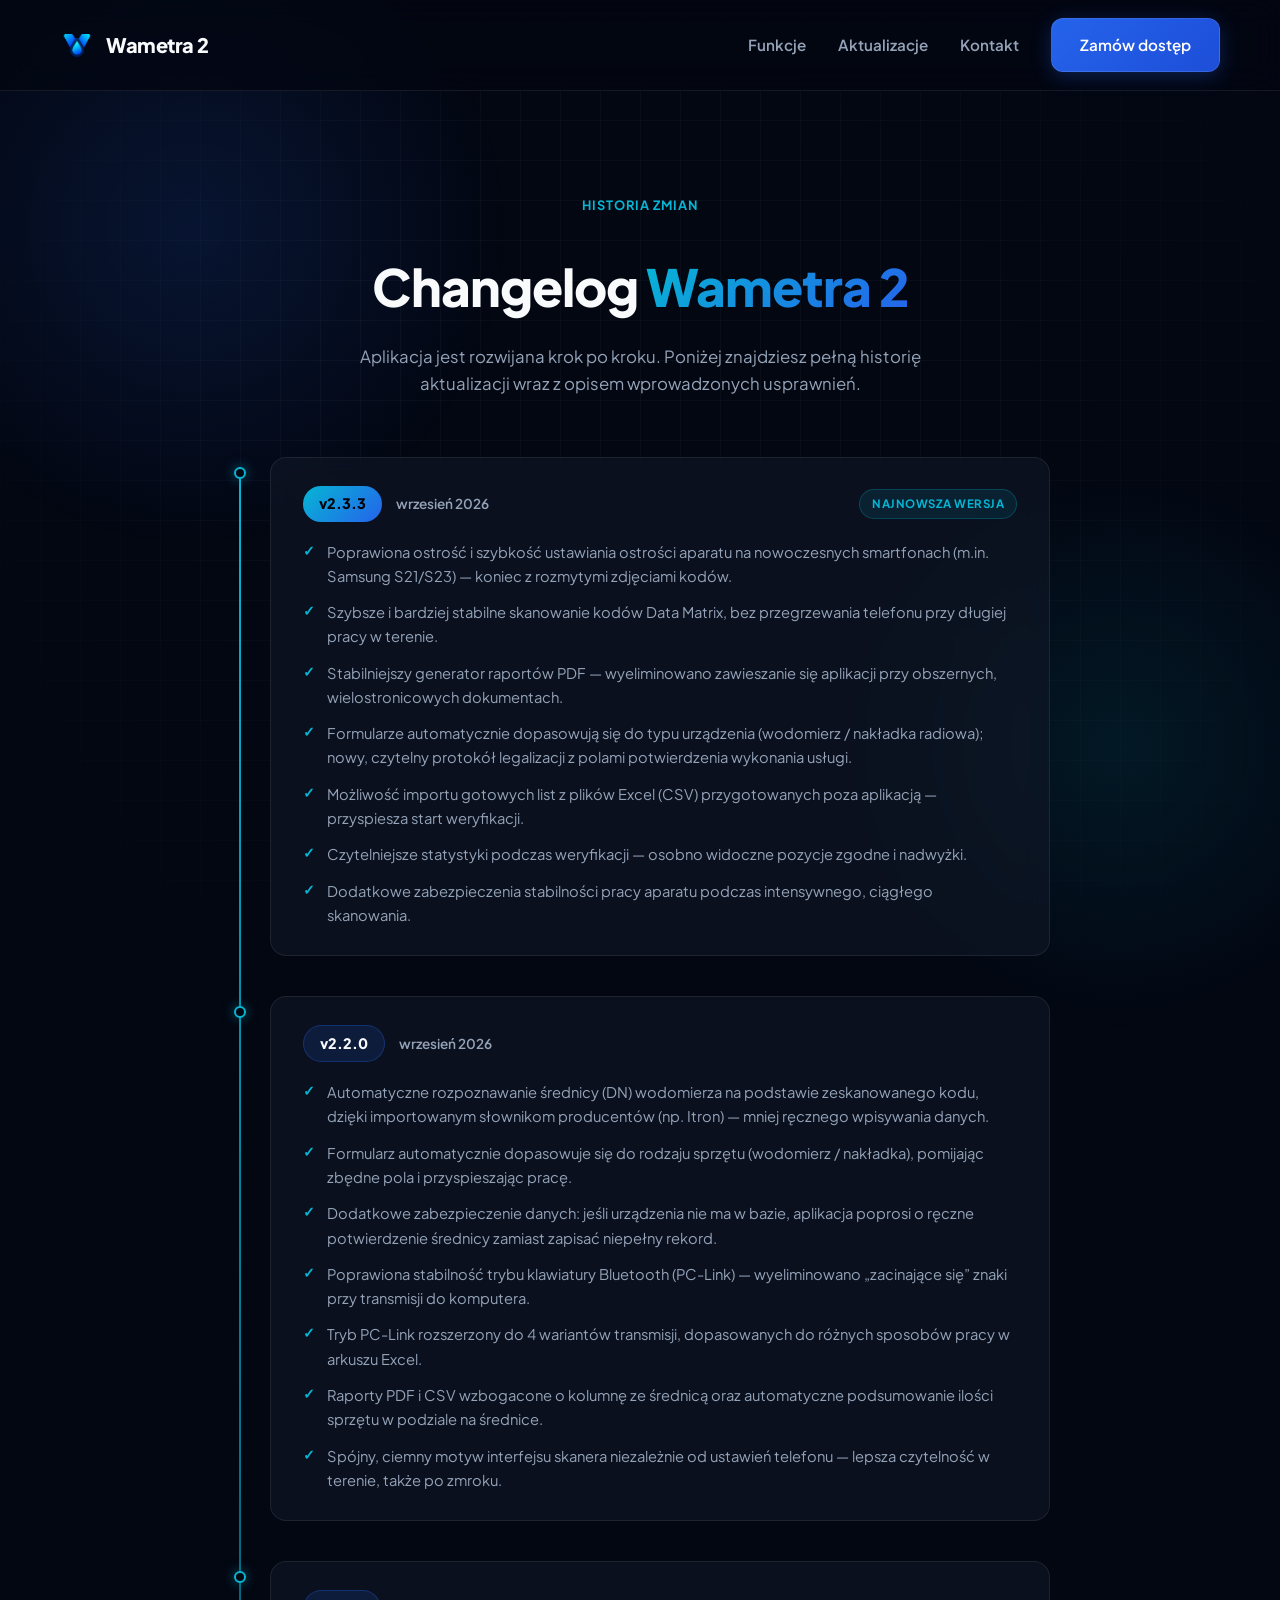
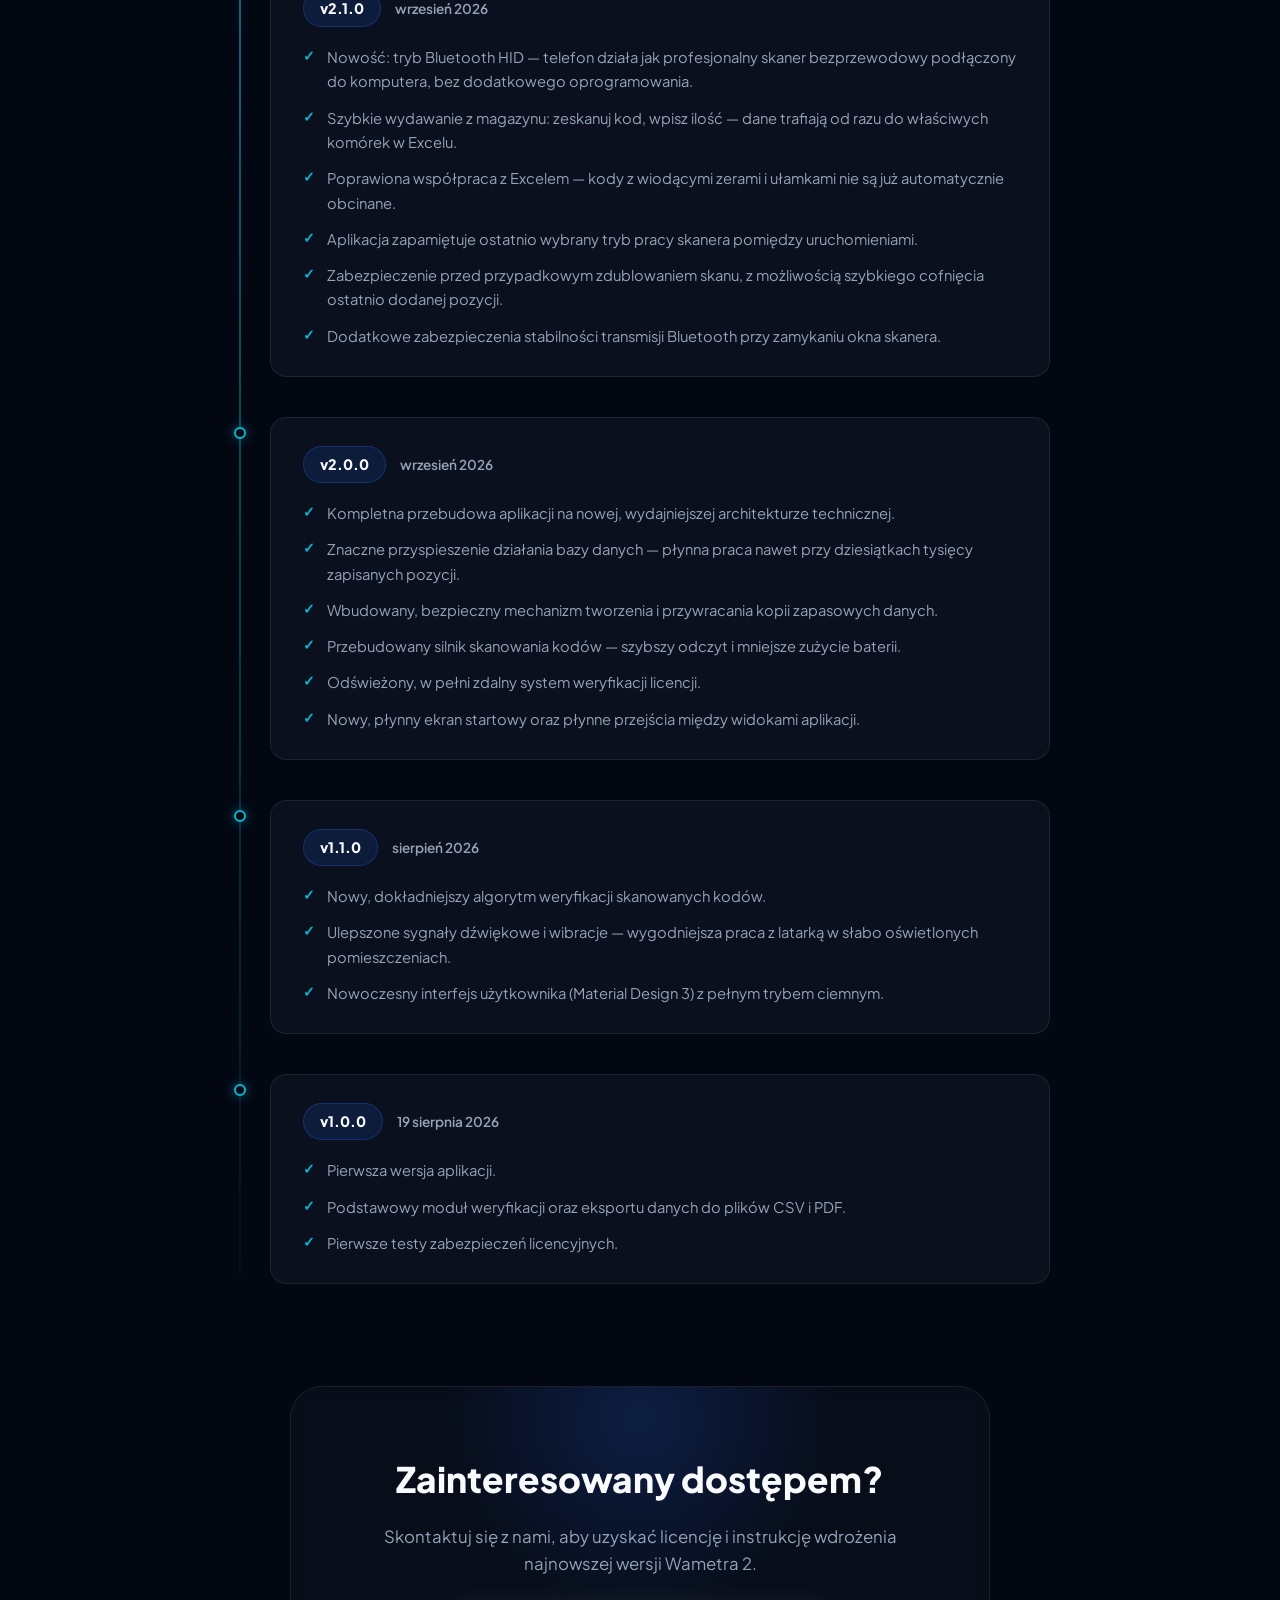
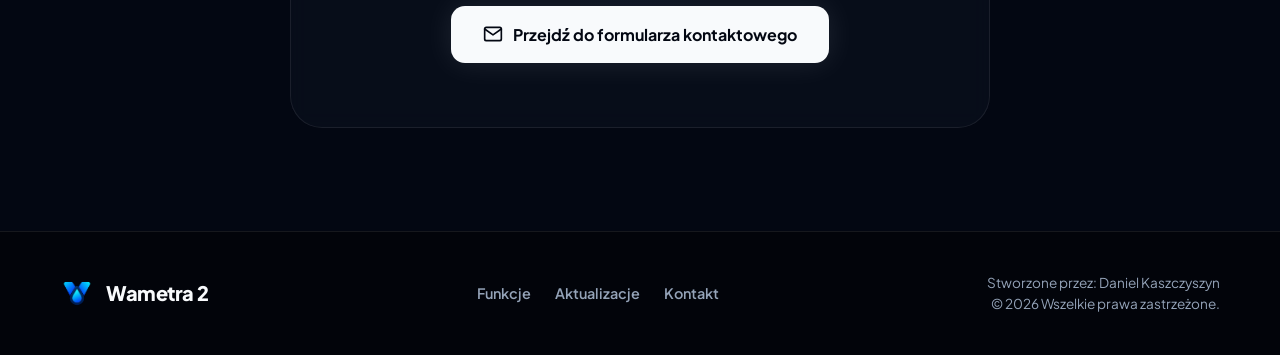
==== commit e0944da0: "aktualizacja" ====
--- a/changelog.html
+++ b/changelog.html
@@ -59,7 +59,7 @@
                     <div class="timeline-content">
                         <div class="timeline-header">
                             <span class="version-badge version-badge-latest">v2.3.3</span>
-                            <span class="timeline-date">15 września 2026</span>
+                            <span class="timeline-date">wrzesień 2026</span>
                             <span class="latest-pill">Najnowsza wersja</span>
                         </div>
                         <ul class="timeline-list">
@@ -80,7 +80,7 @@
                     <div class="timeline-content">
                         <div class="timeline-header">
                             <span class="version-badge">v2.2.0</span>
-                            <span class="timeline-date">12 września 2026</span>
+                            <span class="timeline-date">wrzesień 2026</span>
                         </div>
                         <ul class="timeline-list">
                             <li>Automatyczne rozpoznawanie średnicy (DN) wodomierza na podstawie zeskanowanego kodu, dzięki importowanym słownikom producentów (np. Itron) — mniej ręcznego wpisywania danych.</li>
@@ -100,7 +100,7 @@
                     <div class="timeline-content">
                         <div class="timeline-header">
                             <span class="version-badge">v2.1.0</span>
-                            <span class="timeline-date">10 września 2026</span>
+                            <span class="timeline-date">wrzesień 2026</span>
                         </div>
                         <ul class="timeline-list">
                             <li>Nowość: tryb Bluetooth HID — telefon działa jak profesjonalny skaner bezprzewodowy podłączony do komputera, bez dodatkowego oprogramowania.</li>
@@ -119,7 +119,7 @@
                     <div class="timeline-content">
                         <div class="timeline-header">
                             <span class="version-badge">v2.0.0</span>
-                            <span class="timeline-date">9 września 2026</span>
+                            <span class="timeline-date">wrzesień 2026</span>
                         </div>
                         <ul class="timeline-list">
                             <li>Kompletna przebudowa aplikacji na nowej, wydajniejszej architekturze technicznej.</li>
@@ -138,7 +138,7 @@
                     <div class="timeline-content">
                         <div class="timeline-header">
                             <span class="version-badge">v1.1.0</span>
-                            <span class="timeline-date">30 sierpnia 2026</span>
+                            <span class="timeline-date">sierpień 2026</span>
                         </div>
                         <ul class="timeline-list">
                             <li>Nowy, dokładniejszy algorytm weryfikacji skanowanych kodów.</li>
@@ -178,7 +178,6 @@
 					<svg width="20" height="20" viewBox="0 0 24 24" fill="none" stroke="currentColor" stroke-width="2" stroke-linecap="round" stroke-linejoin="round"><path d="M4 4h16c1.1 0 2 .9 2 2v12c0 1.1-.9 2-2 2H4c-1.1 0-2-.9-2-2V6c0-1.1.9-2 2-2z"></path><polyline points="22,6 12,13 2,6"></polyline></svg>
 					Przejdź do formularza kontaktowego
 				</a>
-				<span class="small-text">Odpowiadamy w ciągu 24 godzin.</span>
 			</div>
 		</div>
 	</section>
